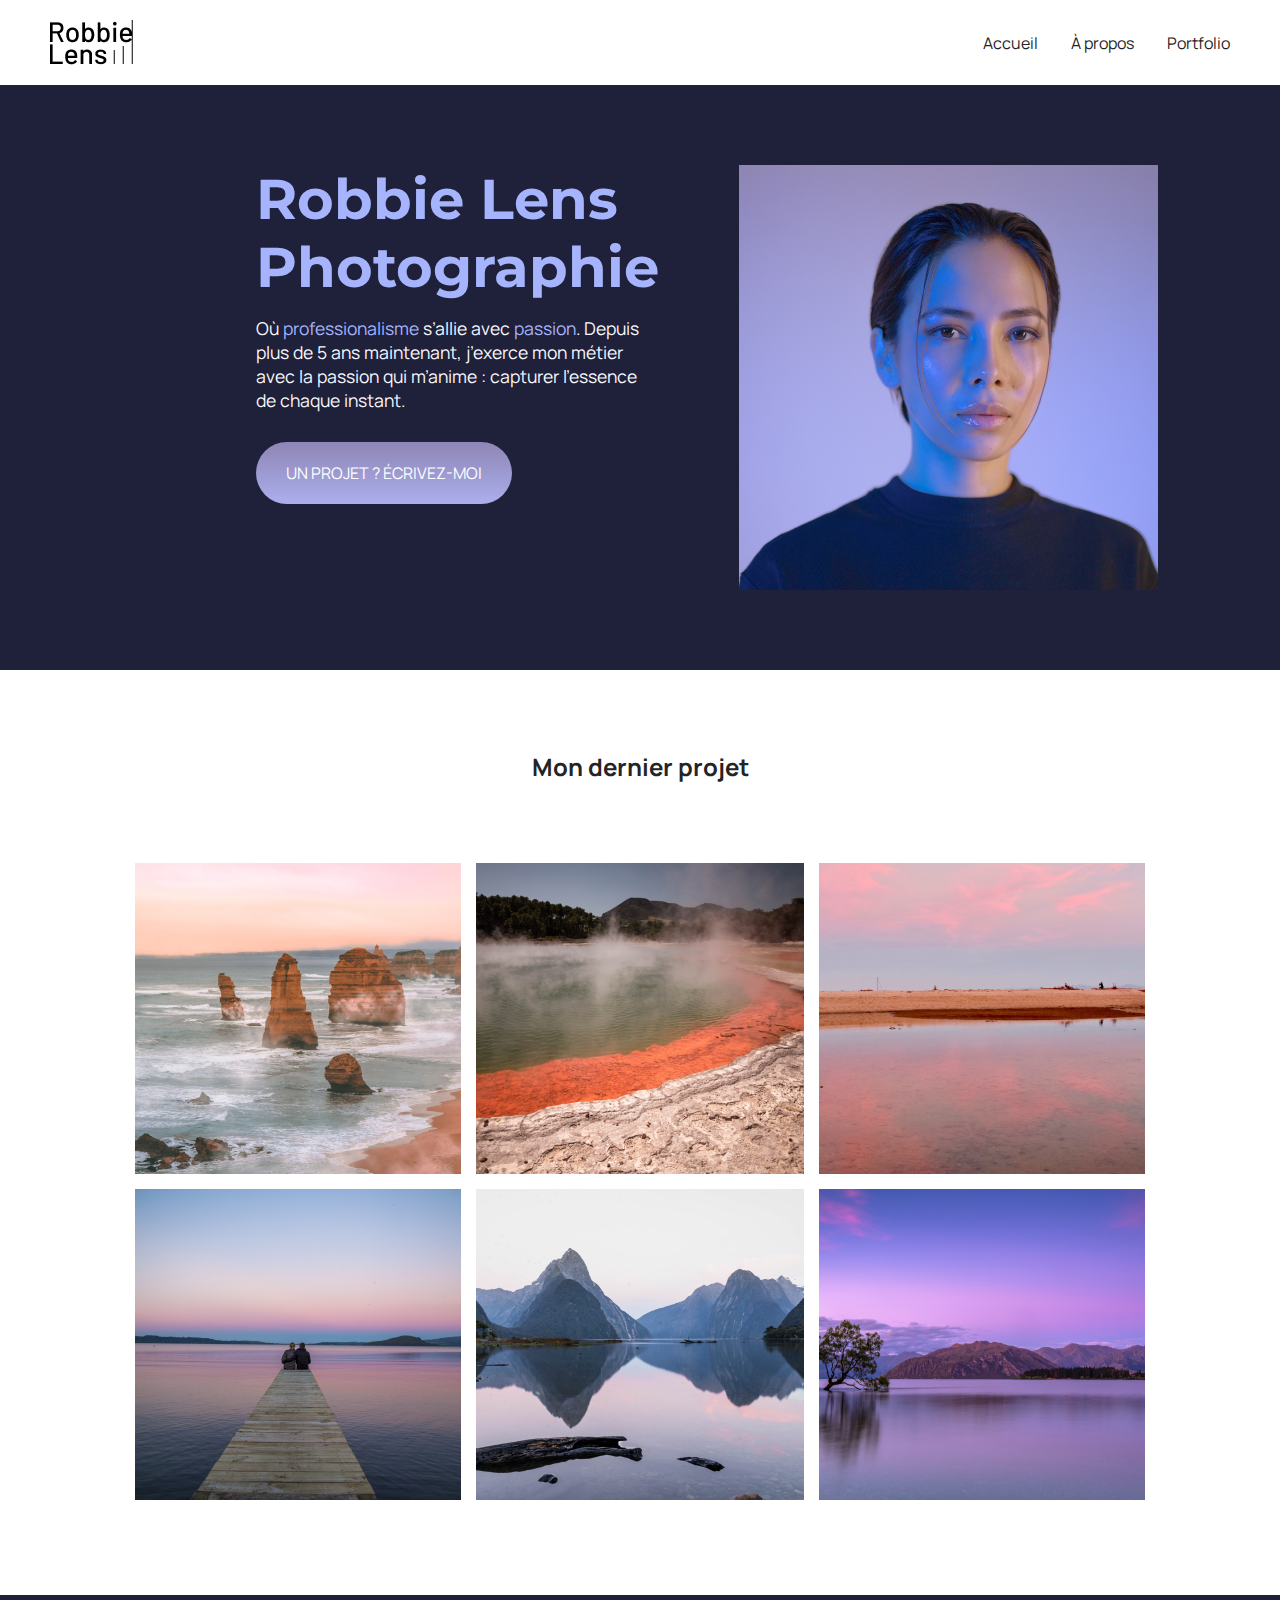
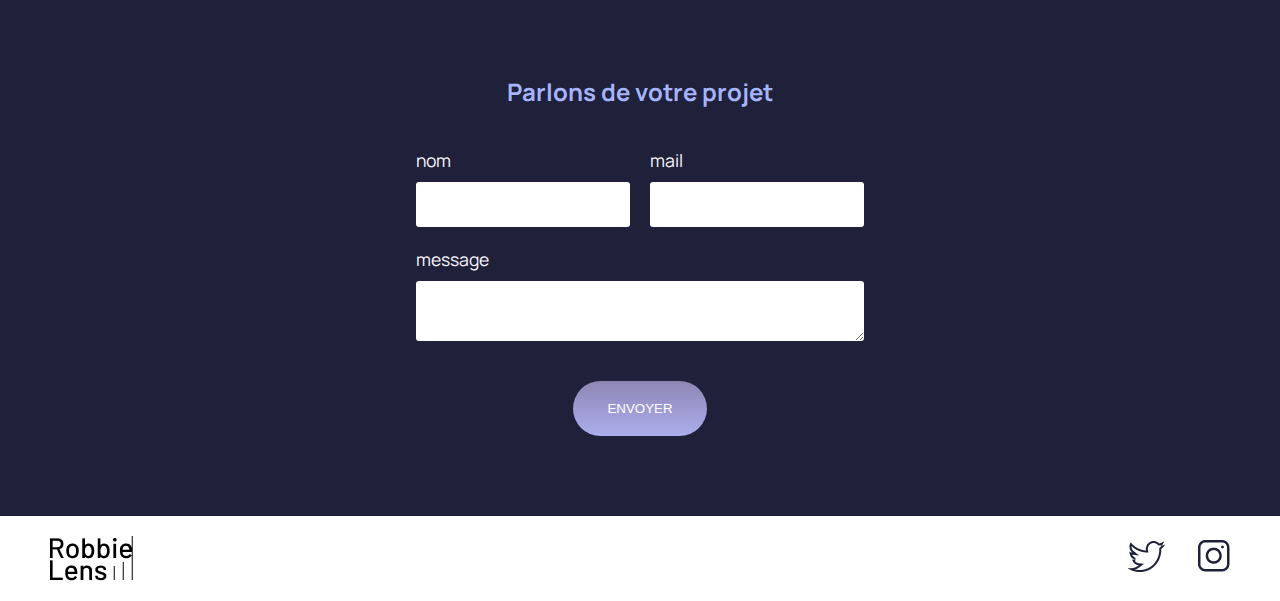
==== index.html @ 3a4df79a "first commit" ====
<!DOCTYPE html>
<html lang="fr">

<head>
    <meta charset="utf-8">
    <meta name="viewport" content="width=device-width, initial-scale=1.0">
    <!-- web page title -->
    <title>Accueil - Robbie Lens Photographie</title>
    <!-- local style sheets -->
    <link href="style/style.css" rel="stylesheet">
    <link href="style/index.css" rel="stylesheet">
    <!-- google font style sheets connexion -->
    <link rel="preconnect" href="https://fonts.googleapis.com">
    <link rel="preconnect" href="https://fonts.gstatic.com" crossorigin>
    <link href="https://fonts.googleapis.com/css2?family=Manrope&family=Montserrat&display=swap" rel="stylesheet">
</head>

<body>
    <header>
        <!-- the header of the website, contain the logo and the menu -->
        <nav>
            <img src="images/logo.png" alt="Logo Robbie Lens">
            <div>
                <a href="index.html">Accueil</a>
                <a href="a-propos.html">À propos</a>
                <a href="portfolio.html">Portfolio</a>
            </div>
        </nav>
    </header>
    <main>
        <!-- main website container -->
        <section class="accueil-introduction">
            <!-- brief presentation of the photographer, plus CTA button and their picture -->
            <div>
                <h1>Robbie Lens Photographie</h1>
                <p>
                    Où <em>professionalisme</em> s’allie avec <em>passion</em>. Depuis
                    plus de 5 ans maintenant, j’exerce mon métier avec la passion
                    qui m’anime : capturer l’essence de chaque instant.
                </p>
                <a href="portfolio.html" class="cta">UN PROJET ? ÉCRIVEZ-MOI</a>
            </div>
            <img src="images/robbie-lens.png" alt="Portrait avec effet de la photographe Robbie Lens">
        </section>
        <section class="accueil-photos">
            <!-- highlight of some works of the photographer -->
            <h2>Mon dernier projet</h2>
            <div>
                <img src="images/accueil/element-1.png" alt="Twelve apostles - Australie">
                <img src="images/accueil/element-2.png" alt="Wai-O-Tapu - Nouvelle-Zélande">
                <img src="images/accueil/element-3.png" alt="Parc National d’Abel Tasman - Nouvelle-Zélande">
            </div>
            <div>
                <img src="images/accueil/element-4.png" alt="Lac Rotorua - Nouvelle-Zélande">
                <img src="images/accueil/element-5.png" alt="Milford Sound - Nouvelle-Zélande">
                <img src="images/accueil/element-6.png" alt="Lac Wanaka - Nouvelle-Zélande">
            </div>
        </section>
        <section class="section-contact">
            <!-- a form (static) to contact the photographer -->
            <h2>Parlons de votre projet</h2>
            <form action="" method="get">
                <div>
                    <div class="input-column">
                        <label for="nom">nom</label>
                        <input type="text" name="nom" id="nom">
                    </div>
                    <div class="input-column">
                        <label for="mail">mail</label>
                        <input type="email" name="mail" id="mail">
                    </div>
                </div>

                <label for="message">message</label>
                <textarea name="message" id="message"></textarea>

                <input type="submit" value="ENVOYER" class="cta">
            </form>
        </section>
    </main>
    <footer>
        <!-- website footer. contains links to social media and the logo -->
        <img src="images/logo.png" alt="Logo Robbie Lens">
        <div>
            <a target="_blank" href="https://twitter.com/" class="lien-icone">
                <img src="images/twitter.png" alt="Logo Twitter">
            </a>
            <a target="_blank" href="https://www.instagram.com/" class="lien-icone">
                <img src="images/instagram.png" alt="Logo Instagram">
            </a>
        </div>
    </footer>
</body>

</html>
---- style/style.css ----
* {
  margin: 0;
}

body {
  font-family: "Manrope", sans-serif;
  font-size: 1em;
  background-color: #1f2039;
}

a {
  color: #242424;
  text-decoration: none;
}

em {
  color: #a5b4fc;
  font-style: normal;
}

h1 {
  font-size: 3.5em;
  color: #a5b4fc;
  font-family: "Montserrat", sans-serif;
}

h2 {
  color: #f9f8ff;
}

p,
li,
label {
  font-size: 1.1em;
  color: #f9f8ff;
}

header,
footer {
  background-color: white;
  padding: 20px 50px;
}

.cta {
  display: inline-block;
  background: linear-gradient(#8e86b5, #acaeed);
  color: white;
  border-radius: 50px;
  padding: 20px 30px;
}

a:hover {
  text-decoration: underline;
}

.cta:hover {
  background: linear-gradient(#696484, #8788ba);
  text-decoration: none;
}

.lien-icone {
  margin-left: 30px;
}

.lien-icone:hover {
  opacity: 0.5;
}

section {
  padding: 80px;
}

footer,
nav {
  display: flex;
  flex-direction: row;
  align-items: center;
  justify-content: space-between;
}

nav a {
  margin-left: 30px;
}

@media screen and (max-width: 996px) {
  h1 {
    font-size: 2em;
  }

  section {
    padding: 20px;
  }

  nav {
    display: flex;
    flex-direction: column;
  }

  nav img {
    margin-bottom: 20px;
  }

  nav a {
    font-size: 1.1em;
  }
}
---- style/index.css ----
.accueil-photos {
  background-color: white;
  padding: 80px;
}

.accueil-photos h2 {
  color: #242424;
  text-align: center;
  margin-bottom: 80px;
}

.accueil-photos div {
  display: flex;
  flex-direction: row;
  gap: 15px;
  justify-content: center;
  margin-bottom: 15px;
}

.accueil-introduction {
  display: flex;
  flex-direction: row;
  width: 60%;
  max-width: 1000px;
  align-items: flex-start;
  margin: auto;
}

.accueil-introduction h1 {
  margin-bottom: 15px;
}

.accueil-introduction p {
  margin-bottom: 30px;
}

.accueil-introduction div {
  padding-right: 80px;
}

form {
  width: 40%;
  max-width: 1000px;
  display: flex;
  flex-direction: column;
  justify-content: center;
  margin: auto;
}

.section-contact h2 {
  color: #a5b4fc;
  text-align: center;
  margin-bottom: 40px;
}

form > div {
  display: flex;
  gap: 20px;
  margin-bottom: 20px;
}

.input-column {
  flex: 1;
  display: flex;
  flex-direction: column;
}

label {
  margin-bottom: 10px;
}

input,
textarea {
  padding: 15px;
  border-radius: 3px;
  border: none;
}

textarea {
  margin-bottom: 40px;
}

[type="submit"] {
  width: 30%;
  align-self: center;
}

@media screen and (max-width: 996px) {
  .accueil-introduction {
    display: flex;
    flex-direction: column-reverse;
    align-items: normal;
  }

  .accueil-introduction div {
    padding: 0;
    text-align: center;
  }

  .accueil-introduction {
    width: 90%;
  }

  .accueil-photos div {
    display: flex;
    flex-direction: column;
  }

  form {
    width: 85%;
  }

  form > div {
    display: flex;
    flex-direction: column;
  }
}
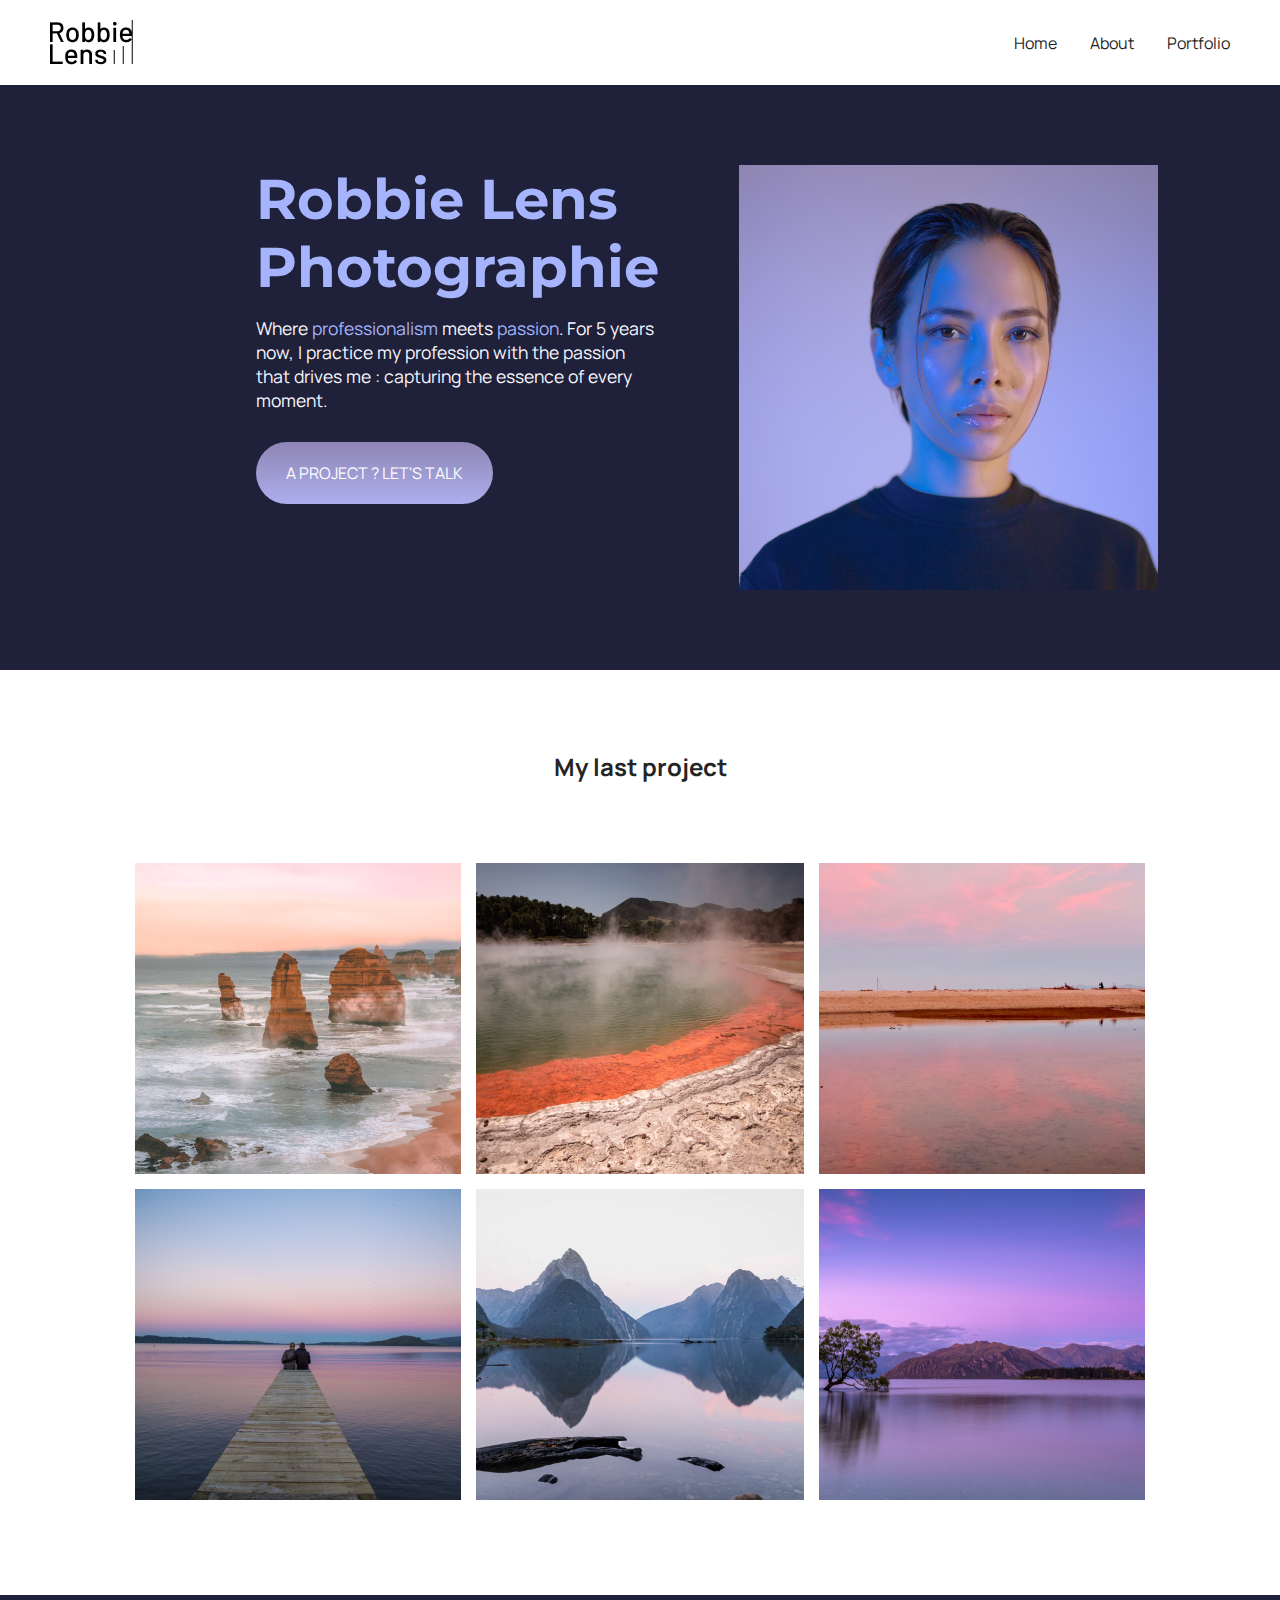
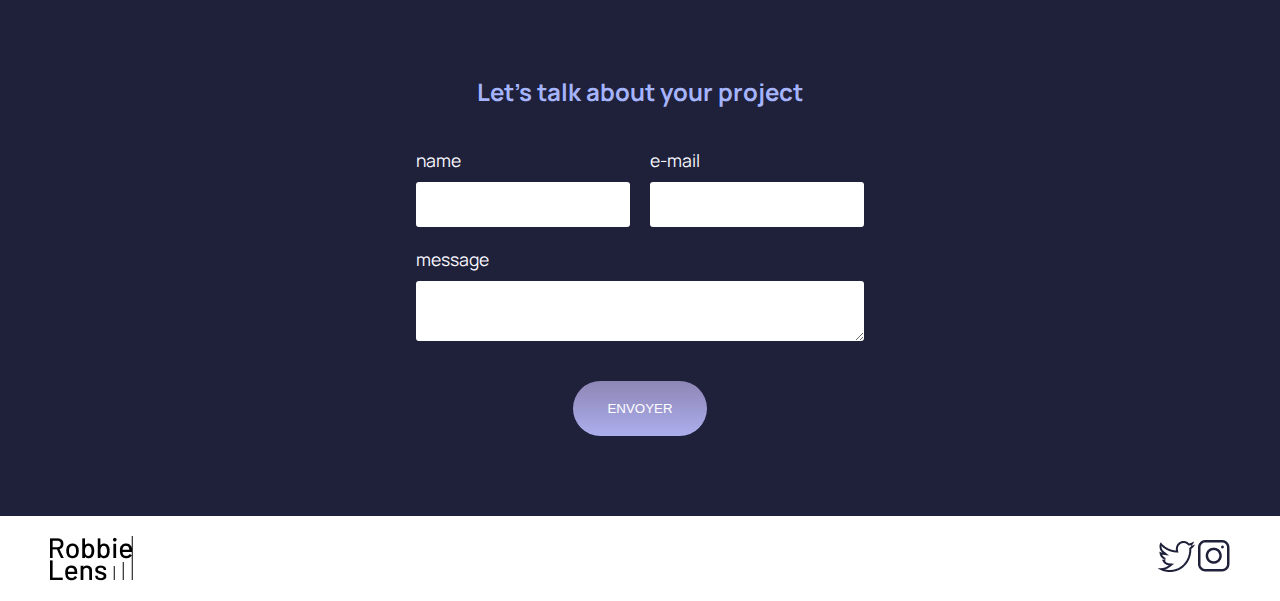
==== commit 876dedfb: "Changes on class naming, added animation on the portfolio images when hover is activated" ====
--- a/index.html
+++ b/index.html
@@ -1,11 +1,11 @@
 <!DOCTYPE html>
-<html lang="fr">
+<html lang="en">
 
 <head>
     <meta charset="utf-8">
     <meta name="viewport" content="width=device-width, initial-scale=1.0">
     <!-- web page title -->
-    <title>Accueil - Robbie Lens Photographie</title>
+    <title>Home - Robbie Lens Photographie</title>
     <!-- local style sheets -->
     <link href="style/style.css" rel="stylesheet">
     <link href="style/index.css" rel="stylesheet">
@@ -18,12 +18,12 @@
 <body>
     <header>
         <!-- the header of the website, contain the logo and the menu -->
-        <nav>
-            <img src="images/logo.png" alt="Logo Robbie Lens">
+        <nav class="navbar">
+            <img class="navbar__logo" src="images/logo.png" alt="Logo Robbie Lens">
             <div>
-                <a href="index.html">Accueil</a>
-                <a href="a-propos.html">À propos</a>
-                <a href="portfolio.html">Portfolio</a>
+                <a class="navbar__link" href="index.html">Home</a>
+                <a class="navbar__link" href="a-propos.html">About</a>
+                <a class="navbar__link" href="portfolio.html">Portfolio</a>
             </div>
         </nav>
     </header>
@@ -34,17 +34,16 @@
             <div>
                 <h1>Robbie Lens Photographie</h1>
                 <p>
-                    Où <em>professionalisme</em> s’allie avec <em>passion</em>. Depuis
-                    plus de 5 ans maintenant, j’exerce mon métier avec la passion
-                    qui m’anime : capturer l’essence de chaque instant.
+                    Where <em>professionalism</em> meets <em>passion</em>. For 5 years now, I practice my profession
+                    with the passion that drives me : capturing the essence of every moment.
                 </p>
-                <a href="portfolio.html" class="cta">UN PROJET ? ÉCRIVEZ-MOI</a>
+                <a href="portfolio.html" class="cta">A PROJECT ? LET'S TALK</a>
             </div>
             <img src="images/robbie-lens.png" alt="Portrait avec effet de la photographe Robbie Lens">
         </section>
         <section class="accueil-photos">
             <!-- highlight of some works of the photographer -->
-            <h2>Mon dernier projet</h2>
+            <h2>My last project</h2>
             <div>
                 <img src="images/accueil/element-1.png" alt="Twelve apostles - Australie">
                 <img src="images/accueil/element-2.png" alt="Wai-O-Tapu - Nouvelle-Zélande">
@@ -58,15 +57,15 @@
         </section>
         <section class="section-contact">
             <!-- a form (static) to contact the photographer -->
-            <h2>Parlons de votre projet</h2>
+            <h2>Let's talk about your project</h2>
             <form action="" method="get">
                 <div>
                     <div class="input-column">
-                        <label for="nom">nom</label>
+                        <label for="nom">name</label>
                         <input type="text" name="nom" id="nom">
                     </div>
                     <div class="input-column">
-                        <label for="mail">mail</label>
+                        <label for="mail">e-mail</label>
                         <input type="email" name="mail" id="mail">
                     </div>
                 </div>
--- a/style/style.css
+++ b/style/style.css
@@ -58,11 +58,11 @@
   text-decoration: none;
 }
 
-.lien-icone {
+.navbar__icone-link {
   margin-left: 30px;
 }
 
-.lien-icone:hover {
+.navbar__icone-link:hover {
   opacity: 0.5;
 }
 
@@ -71,14 +71,14 @@
 }
 
 footer,
-nav {
+.navbar {
   display: flex;
   flex-direction: row;
   align-items: center;
   justify-content: space-between;
 }
 
-nav a {
+.navbar__link {
   margin-left: 30px;
 }
 
@@ -91,16 +91,16 @@
     padding: 20px;
   }
 
-  nav {
+  .navbar {
     display: flex;
     flex-direction: column;
   }
 
-  nav img {
+  .navbar__logo {
     margin-bottom: 20px;
   }
 
-  nav a {
+  .navbar__link {
     font-size: 1.1em;
   }
 }
--- a/style/index.css
+++ b/style/index.css
@@ -114,4 +114,8 @@
     display: flex;
     flex-direction: column;
   }
+
+  [type="submit"] {
+    width: 60%;
+  }
 }
